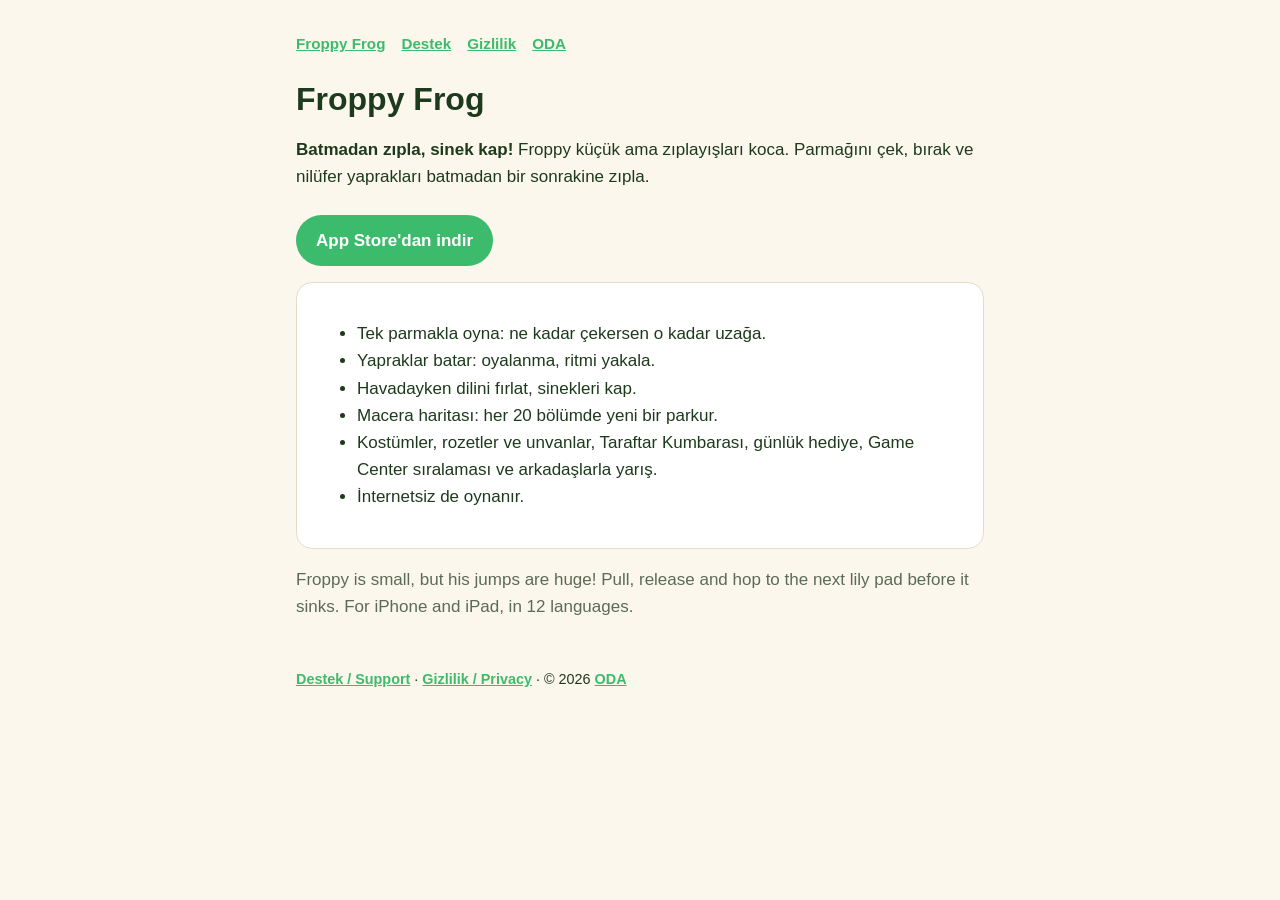
==== index.html @ 0d9e4bf2 "Froppy Frog site (froppyfrog.oda.so) Co-Authored-By: Claude Opus 5.5 <noreply@anthropic.com>" ====
<!doctype html>
<html lang="tr">
<head>
<meta charset="utf-8">
<meta name="viewport" content="width=device-width,initial-scale=1">
<title>Froppy Frog</title>
<meta name="description" content="Froppy Frog: batmadan zıpla, sinek kap! Tek parmakla oynanan kurbağa zıplama oyunu, iPhone ve iPad için.">
<meta property="og:title" content="Froppy Frog">
<meta property="og:description" content="Batmadan zıpla, sinek kap! Geçebilir misin?">
<meta name="apple-itunes-app" content="app-id=6817477024">
<link rel="stylesheet" href="/style.css">
</head>
<body>
<main>
<nav><a href="/">Froppy Frog</a><a href="/support">Destek</a><a href="/privacy">Gizlilik</a><a href="https://oda.so">ODA</a></nav>
<h1>Froppy Frog</h1>
<p><strong>Batmadan zıpla, sinek kap!</strong> Froppy küçük ama zıplayışları koca. Parmağını çek, bırak ve nilüfer yaprakları batmadan bir sonrakine zıpla.</p>
<a class="btn" href="https://apps.apple.com/app/id6817477024">App Store'dan indir</a>

<div class="card">
<ul>
<li>Tek parmakla oyna: ne kadar çekersen o kadar uzağa.</li>
<li>Yapraklar batar: oyalanma, ritmi yakala.</li>
<li>Havadayken dilini fırlat, sinekleri kap.</li>
<li>Macera haritası: her 20 bölümde yeni bir parkur.</li>
<li>Kostümler, rozetler ve unvanlar, Taraftar Kumbarası, günlük hediye, Game Center sıralaması ve arkadaşlarla yarış.</li>
<li>İnternetsiz de oynanır.</li>
</ul>
</div>

<p class="muted" lang="en">Froppy is small, but his jumps are huge! Pull, release and hop to the next lily pad before it sinks. For iPhone and iPad, in 12 languages.</p>

<footer>
<p><a href="/support">Destek / Support</a> · <a href="/privacy">Gizlilik / Privacy</a> · © 2026 <a href="https://oda.so">ODA</a></p>
</footer>
</main>
</body>
</html>
---- style.css ----
:root{--bg:#fbf7ec;--ink:#1e3a1c;--muted:#5b6b57;--green:#3dbb6c;--card:#fff;--line:#e3dcc7}
@media (prefers-color-scheme:dark){:root{--bg:#10180f;--ink:#eef3e8;--muted:#a9b8a3;--card:#18231a;--line:#2b3a2a}}
*{box-sizing:border-box}
html{-webkit-text-size-adjust:100%}
body{margin:0;background:var(--bg);color:var(--ink);font:17px/1.6 -apple-system,BlinkMacSystemFont,"Segoe UI",Roboto,sans-serif}
main{max-width:720px;margin:0 auto;padding:32px 16px 64px}
h1{font-size:2rem;line-height:1.2;margin:0 0 8px}
h2{font-size:1.3rem;margin:40px 0 8px}
p,li{color:var(--ink)}
.muted,small{color:var(--muted)}
a{color:var(--green);font-weight:600;overflow-wrap:anywhere}
.card{background:var(--card);border:1px solid var(--line);border-radius:16px;padding:20px;margin:16px 0}
.btn{display:inline-block;background:var(--green);color:#fff;text-decoration:none;padding:12px 20px;border-radius:999px;margin:8px 8px 0 0}
nav{display:flex;flex-wrap:wrap;gap:16px;margin-bottom:24px;font-size:.95rem}
footer{margin-top:48px;font-size:.9rem;color:var(--muted)}
.logo{font-weight:900;letter-spacing:.12em}
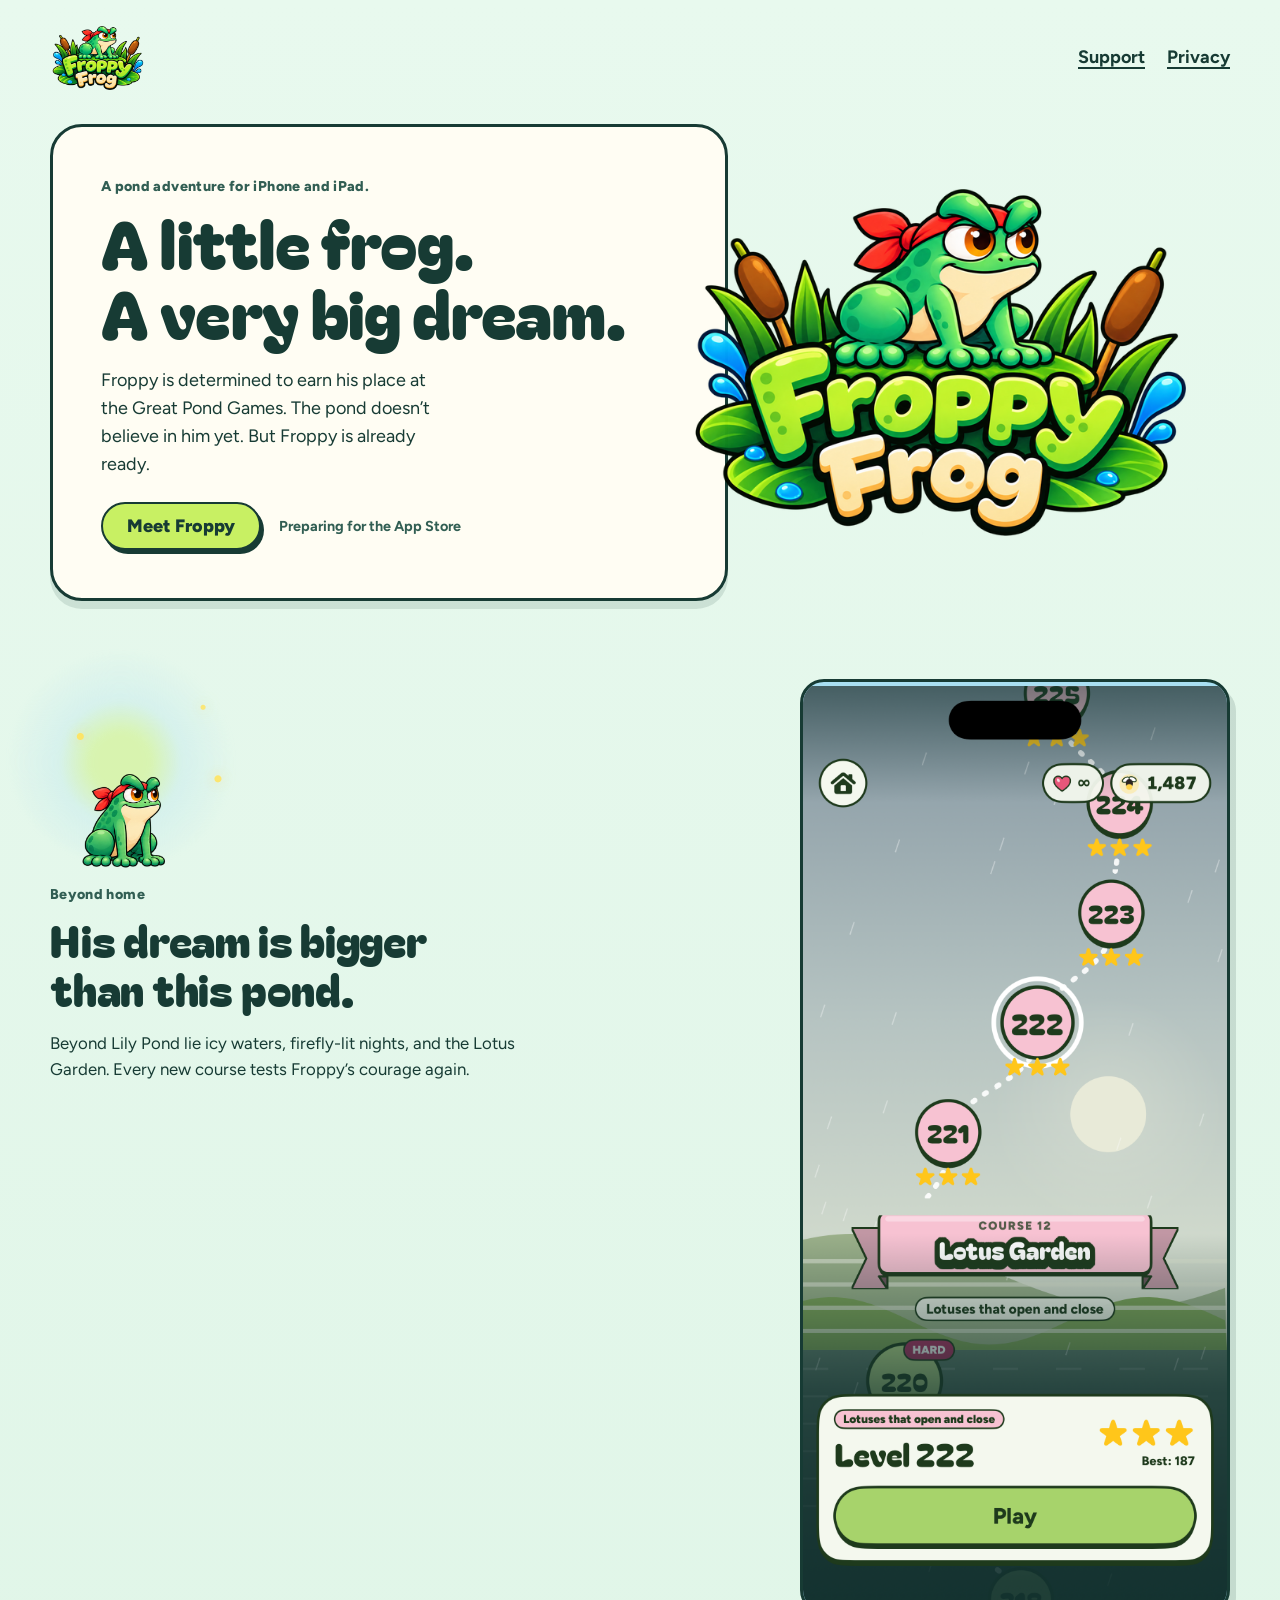
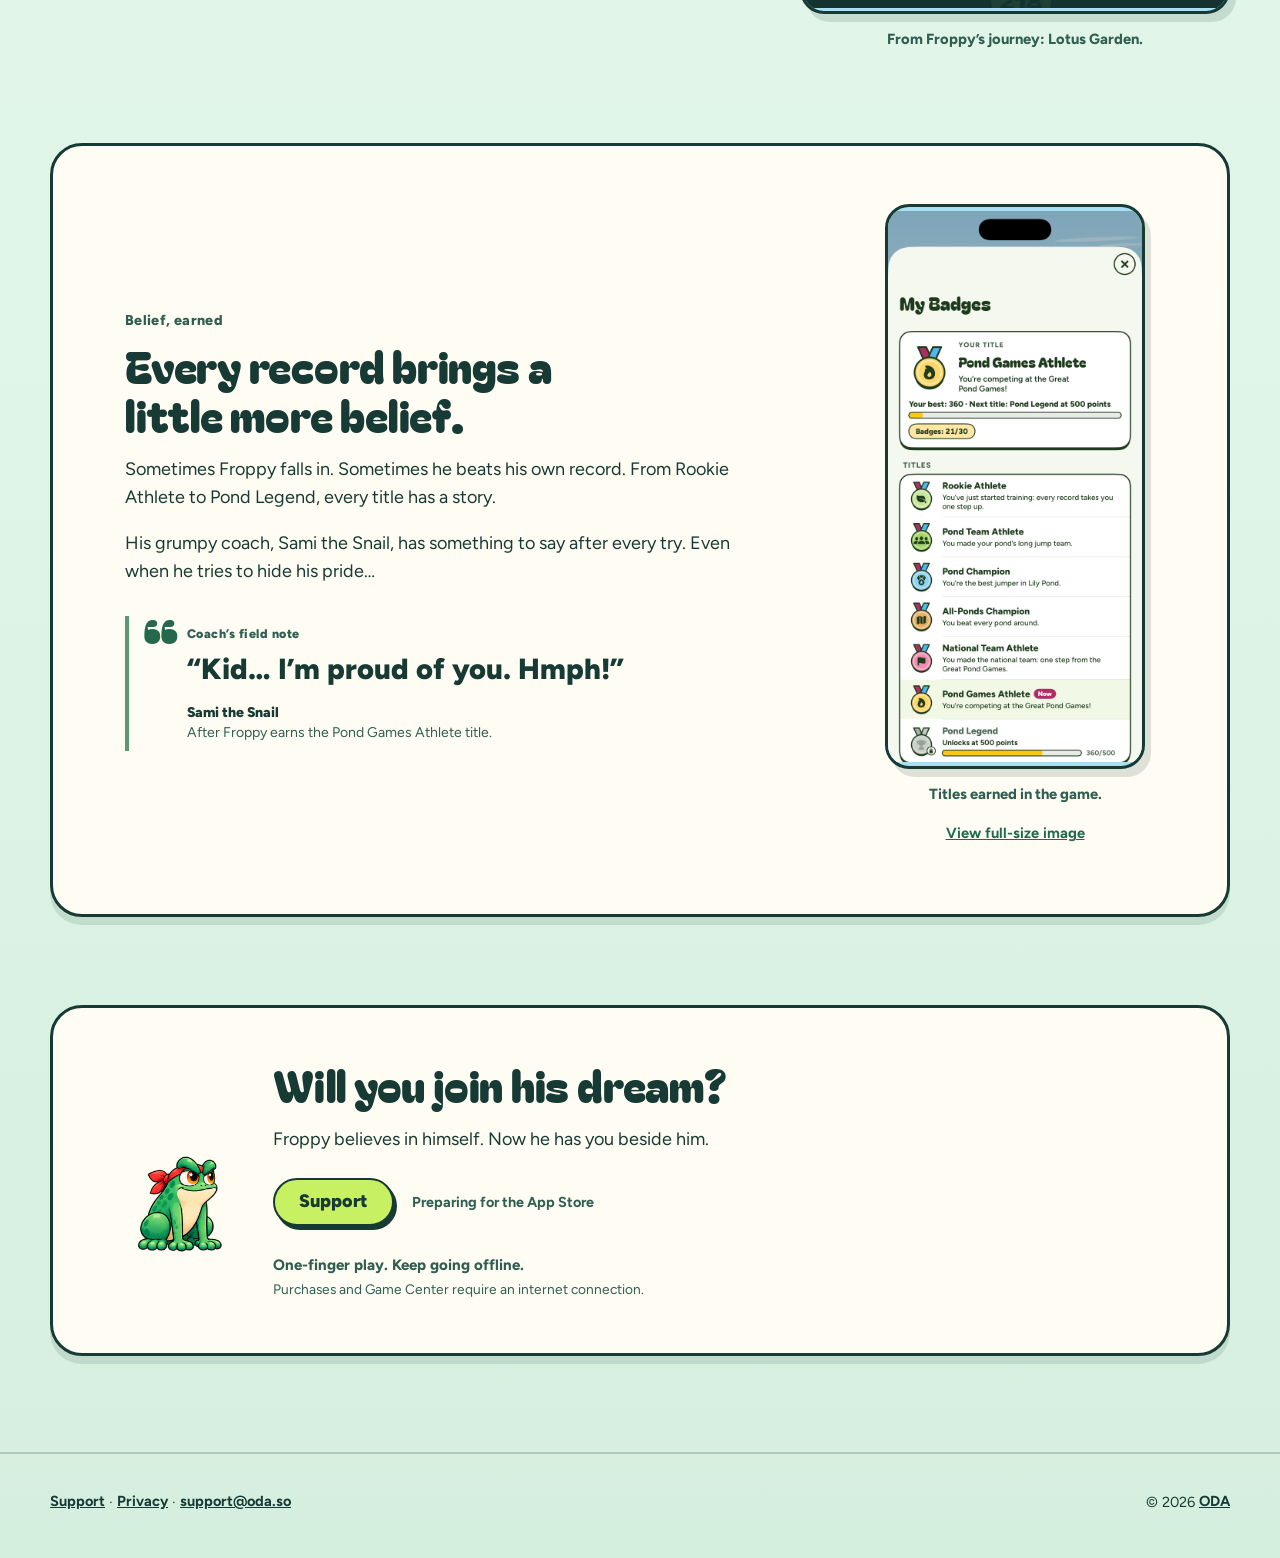
==== commit 5cf76966: "Launch Froppy Frog story landing" ====
--- a/index.html
+++ b/index.html
@@ -1,38 +1,140 @@
 <!doctype html>
-<html lang="tr">
+<html lang="en" class="no-js">
 <head>
-<meta charset="utf-8">
-<meta name="viewport" content="width=device-width,initial-scale=1">
-<title>Froppy Frog</title>
-<meta name="description" content="Froppy Frog: batmadan zıpla, sinek kap! Tek parmakla oynanan kurbağa zıplama oyunu, iPhone ve iPad için.">
-<meta property="og:title" content="Froppy Frog">
-<meta property="og:description" content="Batmadan zıpla, sinek kap! Geçebilir misin?">
-<meta name="apple-itunes-app" content="app-id=6817477024">
-<link rel="stylesheet" href="/style.css">
+  <meta charset="utf-8">
+  <meta name="viewport" content="width=device-width,initial-scale=1">
+  <meta name="theme-color" content="#dff5e7">
+  <title>Froppy Frog | A little frog. A very big dream.</title>
+  <meta name="description" content="Join Froppy’s dream of reaching the Great Pond Games. Explore changing ponds, set new personal records, and earn titles on iPhone and iPad.">
+  <link rel="canonical" href="https://froppyfrog.oda.so/">
+  <meta property="og:type" content="website">
+  <meta property="og:site_name" content="Froppy Frog">
+  <meta property="og:title" content="Froppy Frog | A little frog. A very big dream.">
+  <meta property="og:description" content="Join Froppy’s dream of reaching the Great Pond Games. Explore changing ponds, set new personal records, and earn titles on iPhone and iPad.">
+  <meta property="og:url" content="https://froppyfrog.oda.so/">
+  <meta property="og:image" content="https://froppyfrog.oda.so/assets/images/froppy-social.png">
+  <meta property="og:image:width" content="990">
+  <meta property="og:image:height" content="660">
+  <meta property="og:image:alt" content="Froppy Frog logo with a green frog in a red bandana, lily pads, and reeds">
+  <meta name="twitter:card" content="summary_large_image">
+  <meta name="twitter:title" content="Froppy Frog | A little frog. A very big dream.">
+  <meta name="twitter:description" content="Join Froppy’s dream of reaching the Great Pond Games.">
+  <meta name="twitter:image" content="https://froppyfrog.oda.so/assets/images/froppy-social.png">
+  <meta name="twitter:image:alt" content="Froppy Frog logo with a green frog in a red bandana, lily pads, and reeds">
+  <meta name="apple-itunes-app" content="app-id=6817477024">
+  <link rel="icon" href="/assets/images/froppy-logo.png" type="image/png">
+  <link rel="preload" href="/assets/fonts/Figtree-Latin.woff2" as="font" type="font/woff2" crossorigin>
+  <link rel="preload" href="/assets/fonts/BagelFatOne-Latin.woff2" as="font" type="font/woff2" crossorigin>
+  <link rel="stylesheet" href="/style.css">
+  <script>document.documentElement.classList.replace('no-js','js')</script>
+  <script src="/script.js" defer></script>
 </head>
-<body>
-<main>
-<nav><a href="/">Froppy Frog</a><a href="/support">Destek</a><a href="/privacy">Gizlilik</a><a href="https://oda.so">ODA</a></nav>
-<h1>Froppy Frog</h1>
-<p><strong>Batmadan zıpla, sinek kap!</strong> Froppy küçük ama zıplayışları koca. Parmağını çek, bırak ve nilüfer yaprakları batmadan bir sonrakine zıpla.</p>
-<a class="btn" href="https://apps.apple.com/app/id6817477024">App Store'dan indir</a>
+<body class="landing-page">
+  <a class="skip-link" href="#main-content">Skip to main content</a>
 
-<div class="card">
-<ul>
-<li>Tek parmakla oyna: ne kadar çekersen o kadar uzağa.</li>
-<li>Yapraklar batar: oyalanma, ritmi yakala.</li>
-<li>Havadayken dilini fırlat, sinekleri kap.</li>
-<li>Macera haritası: her 20 bölümde yeni bir parkur.</li>
-<li>Kostümler, rozetler ve unvanlar, Taraftar Kumbarası, günlük hediye, Game Center sıralaması ve arkadaşlarla yarış.</li>
-<li>İnternetsiz de oynanır.</li>
-</ul>
-</div>
+  <header class="site-header">
+    <nav class="site-nav shell" aria-label="Main navigation">
+      <a class="brand-lockup header-brand" href="/" aria-current="page">
+        <img src="/assets/images/froppy-logo.png" width="660" height="440" alt="Froppy Frog" fetchpriority="low">
+      </a>
+      <div class="nav-links">
+        <a href="/support">Support</a>
+        <a href="/privacy">Privacy</a>
+      </div>
+    </nav>
+  </header>
 
-<p class="muted" lang="en">Froppy is small, but his jumps are huge! Pull, release and hop to the next lily pad before it sinks. For iPhone and iPad, in 12 languages.</p>
+  <main id="main-content">
+    <section class="hero shell" aria-labelledby="hero-title">
+      <div class="hero-art">
+        <img src="/assets/images/froppy-logo.png" width="660" height="440" alt="Froppy Frog" fetchpriority="low" decoding="async">
+      </div>
+      <div class="hero-copy paper-panel">
+        <p class="eyebrow">A pond adventure for iPhone and iPad.</p>
+        <h1 id="hero-title" aria-label="A little frog. A very big dream."><span class="hero-title-line" aria-hidden="true">A little frog.</span> <span class="hero-title-line" aria-hidden="true">A very big dream.</span></h1>
+        <p>Froppy is determined to earn his place at the Great Pond Games. The pond doesn’t believe in him yet. But Froppy is already ready.</p>
+        <div class="cta-row">
+          <a class="button button-primary store-action" href="#story">Meet Froppy</a>
+          <span class="release-status" role="status">Preparing for the App Store</span>
+        </div>
+      </div>
+    </section>
 
-<footer>
-<p><a href="/support">Destek / Support</a> · <a href="/privacy">Gizlilik / Privacy</a> · © 2026 <a href="https://oda.so">ODA</a></p>
-</footer>
-</main>
+    <section class="world-story shell" id="story" aria-labelledby="world-title">
+      <div class="story-copy world-copy">
+        <img class="story-froppy" src="/assets/images/hoppy-resting.png" width="512" height="512" alt="Froppy Frog, ready for the journey" loading="lazy" decoding="async">
+        <p class="eyebrow">Beyond home</p>
+        <h2 id="world-title">His dream is bigger than this pond.</h2>
+        <p>Beyond Lily Pond lie icy waters, firefly-lit nights, and the Lotus Garden. Every new course tests Froppy’s courage again.</p>
+      </div>
+
+      <figure class="story-proof map-proof">
+        <div class="media-frame map-frame">
+          <img data-lazy-src="/assets/screenshots/4-map.png" width="1206" height="2622" decoding="async" alt="Adventure map showing Froppy at Level 222 in Lotus Garden">
+          <noscript><img src="/assets/screenshots/4-map.png" width="1206" height="2622" loading="lazy" alt="Adventure map showing Froppy at Level 222 in Lotus Garden"></noscript>
+          <div class="image-fallback" hidden>
+            <p>Image couldn’t load.</p>
+            <button type="button" class="retry-image">Try again</button>
+          </div>
+        </div>
+        <figcaption>From Froppy’s journey: Lotus Garden.</figcaption>
+      </figure>
+    </section>
+
+    <section class="belief-story shell" aria-labelledby="belief-title">
+      <div class="belief-bank paper-panel">
+        <div class="belief-copy">
+          <p class="eyebrow">Belief, earned</p>
+          <h2 id="belief-title">Every record brings a little more belief.</h2>
+          <p>Sometimes Froppy falls in. Sometimes he beats his own record. From Rookie Athlete to Pond Legend, every title has a story.</p>
+          <p>His grumpy coach, Sami the Snail, has something to say after every try. Even when he tries to hide his pride…</p>
+          <blockquote>
+            <p class="quote-label">Coach’s field note</p>
+            <p>“Kid… I’m proud of you. Hmph!”</p>
+            <footer><cite>Sami the Snail</cite><span>After Froppy earns the Pond Games Athlete title.</span></footer>
+          </blockquote>
+        </div>
+
+        <figure class="story-proof badge-proof">
+          <div class="media-frame badge-frame">
+            <img data-lazy-src="/assets/screenshots/5-badges.png" width="1320" height="2868" decoding="async" alt="My Badges screen showing titles from Rookie Athlete to Pond Legend">
+            <noscript><img src="/assets/screenshots/5-badges.png" width="1320" height="2868" loading="lazy" alt="My Badges screen showing titles from Rookie Athlete to Pond Legend"></noscript>
+            <div class="image-fallback" hidden>
+              <p>Image couldn’t load.</p>
+              <button type="button" class="retry-image">Try again</button>
+            </div>
+          </div>
+          <figcaption>
+            <span>Titles earned in the game.</span>
+            <a href="/assets/screenshots/5-badges.png" target="_blank" rel="noopener">View full-size image</a>
+          </figcaption>
+        </figure>
+      </div>
+    </section>
+
+    <section class="closing shell" aria-labelledby="closing-title">
+      <div class="closing-bank paper-panel">
+        <img data-lazy-src="/assets/images/hoppy-resting.png" width="512" height="512" decoding="async" alt="">
+        <noscript><img src="/assets/images/hoppy-resting.png" width="512" height="512" loading="lazy" alt=""></noscript>
+        <div class="closing-copy">
+          <h2 id="closing-title">Will you join his dream?</h2>
+          <p>Froppy believes in himself. Now he has you beside him.</p>
+          <div class="cta-row">
+            <a class="button button-primary store-action closing-action" href="/support">Support</a>
+            <span class="release-status">Preparing for the App Store</span>
+          </div>
+          <p class="product-note">One-finger play. Keep going offline.</p>
+          <p class="utility-note">Purchases and Game Center require an internet connection.</p>
+        </div>
+      </div>
+    </section>
+  </main>
+
+  <footer class="site-footer">
+    <div class="shell footer-row">
+      <p><a href="/support">Support</a> · <a href="/privacy">Privacy</a> · <a href="mailto:support@oda.so">support@oda.so</a></p>
+      <p>© 2026 <a href="https://oda.so">ODA</a></p>
+    </div>
+  </footer>
 </body>
 </html>
--- a/style.css
+++ b/style.css
@@ -1,16 +1,374 @@
-:root{--bg:#fbf7ec;--ink:#1e3a1c;--muted:#5b6b57;--green:#3dbb6c;--card:#fff;--line:#e3dcc7}
-@media (prefers-color-scheme:dark){:root{--bg:#10180f;--ink:#eef3e8;--muted:#a9b8a3;--card:#18231a;--line:#2b3a2a}}
-*{box-sizing:border-box}
-html{-webkit-text-size-adjust:100%}
-body{margin:0;background:var(--bg);color:var(--ink);font:17px/1.6 -apple-system,BlinkMacSystemFont,"Segoe UI",Roboto,sans-serif}
-main{max-width:720px;margin:0 auto;padding:32px 16px 64px}
-h1{font-size:2rem;line-height:1.2;margin:0 0 8px}
-h2{font-size:1.3rem;margin:40px 0 8px}
-p,li{color:var(--ink)}
-.muted,small{color:var(--muted)}
-a{color:var(--green);font-weight:600;overflow-wrap:anywhere}
-.card{background:var(--card);border:1px solid var(--line);border-radius:16px;padding:20px;margin:16px 0}
-.btn{display:inline-block;background:var(--green);color:#fff;text-decoration:none;padding:12px 20px;border-radius:999px;margin:8px 8px 0 0}
-nav{display:flex;flex-wrap:wrap;gap:16px;margin-bottom:24px;font-size:.95rem}
-footer{margin-top:48px;font-size:.9rem;color:var(--muted)}
-.logo{font-weight:900;letter-spacing:.12em}
+@font-face {
+  font-family: "Bagel Fat One";
+  src: url("/assets/fonts/BagelFatOne-Latin.woff2") format("woff2");
+  font-display: swap;
+  font-style: normal;
+  font-weight: 400;
+}
+
+@font-face {
+  font-family: "Figtree";
+  src: url("/assets/fonts/Figtree-Latin.woff2") format("woff2-variations");
+  font-display: swap;
+  font-style: normal;
+  font-weight: 300 900;
+}
+
+:root {
+  --ink: #173b34;
+  --muted: #55736c;
+  --pond: #dff5e7;
+  --paper: #fffdf3;
+  --lily: #c8f063;
+  --bandana: #ff7967;
+  --sky: #a9dff2;
+  --line: #9dcab4;
+  --soft-shadow: 0 8px 0 rgba(23, 59, 52, 0.12);
+  --press-shadow: 3px 4px 0 #173b34;
+  --body-font: "Figtree", system-ui, -apple-system, BlinkMacSystemFont, "Segoe UI", sans-serif;
+  --display-font: "Bagel Fat One", "Trebuchet MS", sans-serif;
+}
+
+* { box-sizing: border-box; }
+html { scroll-behavior: smooth; -webkit-text-size-adjust: 100%; }
+body { margin: 0; background: #fbf7ec; color: var(--ink); font: 1.0625rem/1.6 var(--body-font); }
+img { display: block; max-width: 100%; height: auto; }
+a { color: #24694e; font-weight: 700; overflow-wrap: anywhere; }
+a:hover { color: var(--ink); }
+h1, h2, h3, p { margin-top: 0; }
+h1 { font-size: 2rem; line-height: 1.2; margin-bottom: 8px; }
+h2 { font-size: 1.3rem; margin: 40px 0 8px; }
+.muted, small { color: var(--muted); }
+main:not(#main-content) { max-width: 720px; margin: 0 auto; padding: 32px 16px 64px; }
+main:not(#main-content) nav { display: flex; flex-wrap: wrap; gap: 16px; margin-bottom: 24px; font-size: .95rem; }
+main:not(#main-content) footer { margin-top: 48px; font-size: .9rem; color: var(--muted); }
+
+.landing-page {
+  min-width: 0;
+  overflow-x: hidden;
+  background: linear-gradient(180deg, #e8f9ee 0%, var(--pond) 64%, #d5efdf 100%);
+  color: var(--ink);
+  font: 1.125rem/1.55 var(--body-font);
+}
+
+.landing-page h1,
+.landing-page h2 {
+  font-family: var(--display-font);
+  font-weight: 400;
+  letter-spacing: -.005em;
+}
+
+.landing-page h1 { max-width: none; margin-bottom: 20px; font-size: clamp(1.65rem, 8.25vw, 4.25rem); line-height: 1.05; }
+.hero-title-line { display: block; }
+.landing-page h2 { max-width: 17ch; margin: 0 0 18px; font-size: clamp(2rem, 4vw, 2.75rem); line-height: 1.1; }
+.landing-page p { max-width: 52ch; }
+.shell { width: min(calc(100% - 32px), 1180px); margin-inline: auto; }
+.paper-panel { border: 3px solid var(--ink); border-radius: 32px; background: var(--paper); box-shadow: var(--soft-shadow); }
+.eyebrow { margin-bottom: 10px; color: #315e53; font-size: .89rem; font-weight: 800; letter-spacing: .025em; }
+
+.skip-link {
+  position: fixed;
+  z-index: 10;
+  top: 8px;
+  left: 8px;
+  padding: 10px 16px;
+  border: 3px solid var(--ink);
+  border-radius: 999px;
+  background: var(--paper);
+  color: var(--ink);
+  transform: translateY(-160%);
+}
+.skip-link:focus { transform: translateY(0); }
+
+.site-header { padding-block: 20px 0; }
+.site-nav { display: flex; align-items: center; justify-content: space-between; gap: 12px 24px; }
+.nav-links { display: flex; flex-wrap: wrap; gap: 10px 22px; }
+.site-nav a:not(.brand-lockup) { display: inline-flex; min-height: 44px; align-items: center; color: var(--ink); text-decoration-thickness: 2px; text-underline-offset: 4px; }
+
+.hero { display: grid; align-items: center; gap: 18px; padding-block: 24px 58px; }
+.hero-art { position: relative; z-index: 2; min-width: 0; order: 1; }
+.hero-art img { position: relative; z-index: 2; width: min(100%, 170px); margin-inline: auto; object-fit: contain; }
+.hero-copy { position: relative; z-index: 3; min-width: 0; order: 2; padding: clamp(22px, 5vw, 52px); }
+.hero-copy > p:not(.eyebrow) { max-width: 31ch; margin-bottom: 24px; }
+
+.cta-row { display: flex; flex-wrap: wrap; align-items: center; gap: 14px 18px; }
+.button {
+  display: inline-flex;
+  min-height: 48px;
+  align-items: center;
+  justify-content: center;
+  padding: 11px 24px;
+  border: 2px solid var(--ink);
+  border-radius: 999px;
+  color: var(--ink);
+  font-weight: 850;
+  line-height: 1.2;
+  text-decoration: none;
+  transition: transform 140ms ease-out, box-shadow 140ms ease-out, background-color 140ms ease-out;
+}
+.button-primary { background: var(--lily); box-shadow: var(--press-shadow); }
+.button:hover { color: var(--ink); background: #dcff80; }
+.button:active { box-shadow: 1px 2px 0 var(--ink); transform: translateY(2px); }
+.release-status { color: #315e53; font-size: .9rem; font-weight: 700; }
+
+.world-story { display: grid; gap: 34px; align-items: center; scroll-margin-top: 32px; padding-block: 8px 82px; }
+.world-copy { position: relative; z-index: 2; isolation: isolate; order: 1; }
+.world-copy::before {
+  content: "";
+  position: absolute;
+  z-index: -2;
+  top: -26px;
+  left: -40px;
+  width: 230px;
+  height: 210px;
+  border-radius: 50%;
+  background:
+    radial-gradient(circle at 48% 52%, rgba(200, 240, 99, .44) 0 18%, rgba(169, 223, 242, .24) 38%, transparent 70%);
+  filter: blur(3px);
+  pointer-events: none;
+}
+.world-copy::after {
+  content: "";
+  position: absolute;
+  z-index: -1;
+  top: 2px;
+  left: 8px;
+  width: 186px;
+  height: 146px;
+  background:
+    radial-gradient(circle at 12% 38%, rgba(255, 227, 95, .92) 0 3px, transparent 4px),
+    radial-gradient(circle at 78% 18%, rgba(255, 227, 95, .82) 0 2px, transparent 3px),
+    radial-gradient(circle at 86% 67%, rgba(255, 227, 95, .88) 0 3px, transparent 4px),
+    radial-gradient(circle at 30% 82%, rgba(255, 227, 95, .7) 0 2px, transparent 3px);
+  filter: drop-shadow(0 0 7px rgba(255, 227, 95, .74));
+  pointer-events: none;
+}
+.story-froppy { position: relative; z-index: 1; width: clamp(96px, 20vw, 148px); margin: 0 0 12px; object-fit: contain; }
+.world-copy > p:last-child { margin-bottom: 0; font-size: 1.05rem; }
+.story-proof { position: relative; z-index: 1; margin: 0; }
+.story-proof figcaption { margin-top: 14px; color: #315e53; font-size: .92rem; font-weight: 750; text-align: center; }
+.map-proof { order: 2; width: min(100%, 320px); margin-inline: auto; }
+
+.media-frame {
+  position: relative;
+  overflow: hidden;
+  border: 3px solid var(--ink);
+  border-radius: 24px;
+  background: var(--sky);
+  box-shadow: 6px 8px 0 rgba(23, 59, 52, .14);
+}
+.map-frame { aspect-ratio: 1206 / 2622; }
+.badge-frame { aspect-ratio: 1320 / 2868; }
+.media-frame > img { position: relative; z-index: 1; width: 100%; height: 100%; object-fit: contain; }
+.js .media-frame > img:not([src]) { visibility: hidden; }
+.no-js .media-frame > img:not([src]) { display: none; }
+.image-fallback {
+  position: absolute;
+  z-index: 2;
+  inset: 0;
+  display: grid;
+  place-content: center;
+  gap: 12px;
+  padding: 24px;
+  background: linear-gradient(180deg, var(--sky), var(--pond));
+  text-align: center;
+}
+.image-fallback[hidden] { display: none; }
+.image-fallback p { margin: 0; font-weight: 800; }
+.retry-image {
+  min-height: 44px;
+  padding: 8px 16px;
+  border: 2px solid var(--ink);
+  border-radius: 999px;
+  background: var(--paper);
+  color: var(--ink);
+  cursor: pointer;
+  font: inherit;
+  font-weight: 800;
+}
+
+.belief-story { padding-block: 0 88px; }
+.belief-bank { display: grid; gap: 34px; padding: clamp(24px, 5vw, 58px); }
+.belief-copy { position: relative; z-index: 2; }
+.belief-copy > p { max-width: 51ch; }
+.belief-copy > p:nth-of-type(3) { margin-bottom: 12px; }
+blockquote {
+  position: relative;
+  margin: 30px 0 0;
+  padding: 8px 0 8px 58px;
+  border-left: 4px solid #5e9674;
+}
+blockquote::before {
+  content: "“";
+  position: absolute;
+  top: -4px;
+  left: 14px;
+  color: #24694e;
+  font-family: var(--display-font);
+  font-size: 4rem;
+  line-height: 1;
+}
+blockquote .quote-label { margin-bottom: 8px; color: #315e53; font-size: .78rem; font-weight: 850; letter-spacing: .04em; }
+blockquote > p:not(.quote-label) { max-width: 30ch; margin-bottom: 16px; font-size: clamp(1.35rem, 2.5vw, 1.82rem); font-weight: 850; line-height: 1.24; }
+blockquote footer { color: #315e53; font-size: .88rem; line-height: 1.4; }
+blockquote cite { display: block; color: var(--ink); font-style: normal; font-weight: 850; }
+blockquote footer span { display: block; max-width: 42ch; }
+.badge-proof { width: min(100%, 270px); margin-inline: auto; }
+.badge-proof figcaption { display: grid; justify-items: center; gap: 6px; }
+.badge-proof figcaption a { display: inline-flex; min-height: 44px; align-items: center; }
+
+.closing { padding-block: 0 74px; }
+.closing-bank { display: grid; align-items: center; gap: 18px; padding: clamp(24px, 5vw, 52px); }
+.closing-bank > img { position: relative; z-index: 2; width: min(42vw, 150px); margin-inline: auto; object-fit: contain; }
+.js .closing-bank > img:not([src]) { visibility: hidden; aspect-ratio: 1; }
+.no-js .closing-bank > img:not([src]) { display: none; }
+.closing-copy { position: relative; z-index: 3; }
+.closing-copy > p { margin-bottom: 24px; }
+.closing-copy .product-note { margin: 28px 0 2px; color: #315e53; font-size: .94rem; font-weight: 750; }
+.closing-copy .utility-note { margin: 0; color: #315e53; font-size: .86rem; }
+.site-footer { padding-block: 26px 34px; border-top: 2px solid rgba(23, 59, 52, .22); }
+.footer-row { display: flex; flex-wrap: wrap; justify-content: space-between; gap: 8px 24px; }
+.footer-row p { margin-bottom: 0; font-size: .91rem; }
+.footer-row a { display: inline-flex; min-height: 44px; align-items: center; color: var(--ink); }
+
+.utility-page {
+  min-width: 0;
+  background: linear-gradient(180deg, #e8f9ee 0%, var(--pond) 64%, #d5efdf 100%);
+  color: var(--ink);
+  font: 1.125rem/1.65 var(--body-font);
+}
+.utility-header { padding-bottom: 24px; }
+.brand-lockup { display: inline-flex; min-width: 0; flex: 0 0 auto; align-items: center; color: var(--ink); text-decoration: none; }
+.brand-lockup img { width: 96px; height: auto; aspect-ratio: 660 / 440; object-fit: contain; }
+.utility-main { padding-block: 18px 72px; }
+.utility-paper { max-width: 900px; margin-inline: auto; padding: clamp(24px, 5vw, 64px); }
+.utility-title { padding-bottom: 34px; border-bottom: 2px solid rgba(23, 59, 52, .18); }
+.utility-title h1 { margin: 0 0 16px; font-family: var(--display-font); font-size: clamp(2.6rem, 7vw, 4rem); font-weight: 400; line-height: 1.05; }
+.utility-title > p:last-child { margin-bottom: 0; }
+.utility-section { padding-block: 30px 8px; }
+.utility-section + .utility-section { border-top: 2px solid rgba(23, 59, 52, .14); }
+.utility-section h2,
+.language-panel h2 { margin: 0 0 12px; color: var(--ink); font-family: var(--display-font); font-size: clamp(1.65rem, 4vw, 2.15rem); font-weight: 400; line-height: 1.15; }
+.language-panel h3 { margin: 34px 0 10px; color: var(--ink); font-size: 1.08rem; line-height: 1.3; }
+.utility-section p,
+.language-panel p { max-width: 68ch; }
+.utility-contact .button { margin-top: 4px; }
+.language-links { display: flex; flex-wrap: wrap; gap: 12px; margin-top: 26px; }
+.language-links .button { min-width: 116px; }
+.language-panel { padding-top: 36px; scroll-margin-top: 20px; }
+.language-panel p { margin-bottom: 20px; }
+.language-panel-tr { display: none; }
+.language-panel-tr:target { display: block; }
+.language-panel-tr:target ~ .language-panel-en { display: none; }
+.privacy-paper { max-width: 980px; }
+
+:focus { outline: none; }
+:focus-visible {
+  outline: 3px solid var(--ink);
+  outline-offset: 3px;
+  box-shadow: 0 0 0 6px var(--paper);
+  scroll-margin: 16px;
+}
+
+@media (min-width: 580px) {
+  .hero { gap: 0; padding-bottom: 44px; }
+  .hero-art { z-index: 4; margin-bottom: -54px; }
+  .hero-art img { width: min(100%, 320px); }
+  .hero-copy { padding-top: clamp(68px, 10vw, 82px); }
+  .closing-bank { grid-template-columns: 150px minmax(0, 1fr); }
+  .closing-bank > noscript { grid-column: 1; }
+}
+
+@media (min-width: 768px) {
+  .shell { width: min(calc(100% - 48px), 1180px); }
+  .site-header { padding-top: 26px; }
+  .hero { padding-block: 32px 52px; }
+  .hero-art img { width: min(52vw, 340px); }
+  .world-story { grid-template-columns: minmax(0, 1fr) minmax(360px, 440px); gap: 64px; padding-bottom: 92px; }
+  .map-proof { width: min(100%, 440px); }
+  .belief-bank { grid-template-columns: minmax(0, 1fr) 270px; align-items: center; gap: 56px; }
+}
+
+@media (min-width: 900px) {
+  .landing-page h1 { font-size: clamp(2.5rem, 5.3vw, 3.7rem); }
+  .hero {
+    grid-template-columns: repeat(12, minmax(0, 1fr));
+    column-gap: 24px;
+    padding-block: 40px 44px;
+  }
+  .hero-copy {
+    z-index: 2;
+    grid-column: 1 / span 7;
+    grid-row: 1;
+    order: 1;
+    padding: clamp(34px, 4vw, 48px);
+  }
+  .hero-copy > p:not(.eyebrow) { max-width: 29ch; }
+  .hero-art {
+    z-index: 3;
+    grid-column: 8 / -1;
+    grid-row: 1;
+    order: 2;
+    margin: 0;
+  }
+  .hero-art img { width: min(100%, 460px); margin-left: auto; }
+  .world-story {
+    grid-template-columns: repeat(12, minmax(0, 1fr));
+    column-gap: 24px;
+    padding-block: 34px 92px;
+  }
+  .world-copy { grid-column: 1 / span 5; align-self: start; padding-top: 44px; }
+  .map-proof { grid-column: 7 / -1; width: min(100%, 430px); margin-inline: auto 0; }
+}
+
+@media (min-width: 1024px) {
+  .belief-bank { grid-template-columns: minmax(0, 1fr) 280px; padding-inline: 72px; }
+  .badge-proof { width: 260px; }
+  .closing { padding-bottom: 96px; }
+}
+
+@media (min-width: 1200px) {
+  .landing-page h1 { font-size: clamp(3rem, 5.2vw, 4.25rem); }
+  .hero { padding-top: 34px; }
+  .hero-copy { grid-column: 1 / span 7; }
+  .hero-art { grid-column: 7 / -1; }
+  .hero-art img { width: min(100%, 520px); }
+}
+
+@media (max-width: 374px) {
+  .landing-page { font-size: 1.0625rem; }
+  .site-nav { align-items: flex-start; }
+  .nav-links { gap: 8px 14px; }
+  .hero { padding-top: 20px; }
+  .hero-art img { width: 150px; }
+  .hero-copy { padding: 22px 18px; }
+  .utility-page { font-size: 1.0625rem; }
+  .brand-lockup img { width: 84px; }
+  .utility-header .site-nav { align-items: center; }
+  .utility-header .nav-links { width: 100%; justify-content: space-between; }
+}
+
+@media (prefers-reduced-motion: reduce) {
+  html { scroll-behavior: auto; }
+  *, *::before, *::after {
+    animation-duration: .01ms !important;
+    animation-iteration-count: 1 !important;
+    transition-duration: .01ms !important;
+  }
+  .button:active { transform: none; }
+}
+
+@media (prefers-color-scheme: dark) {
+  .landing-page { color-scheme: light; }
+}
+
+@media print {
+  .landing-page,
+  .utility-page { background: #fff; }
+  .paper-panel,
+  .media-frame,
+  blockquote { box-shadow: none; }
+  .site-header,
+  .site-footer { break-inside: avoid; }
+  blockquote { break-inside: avoid; }
+}
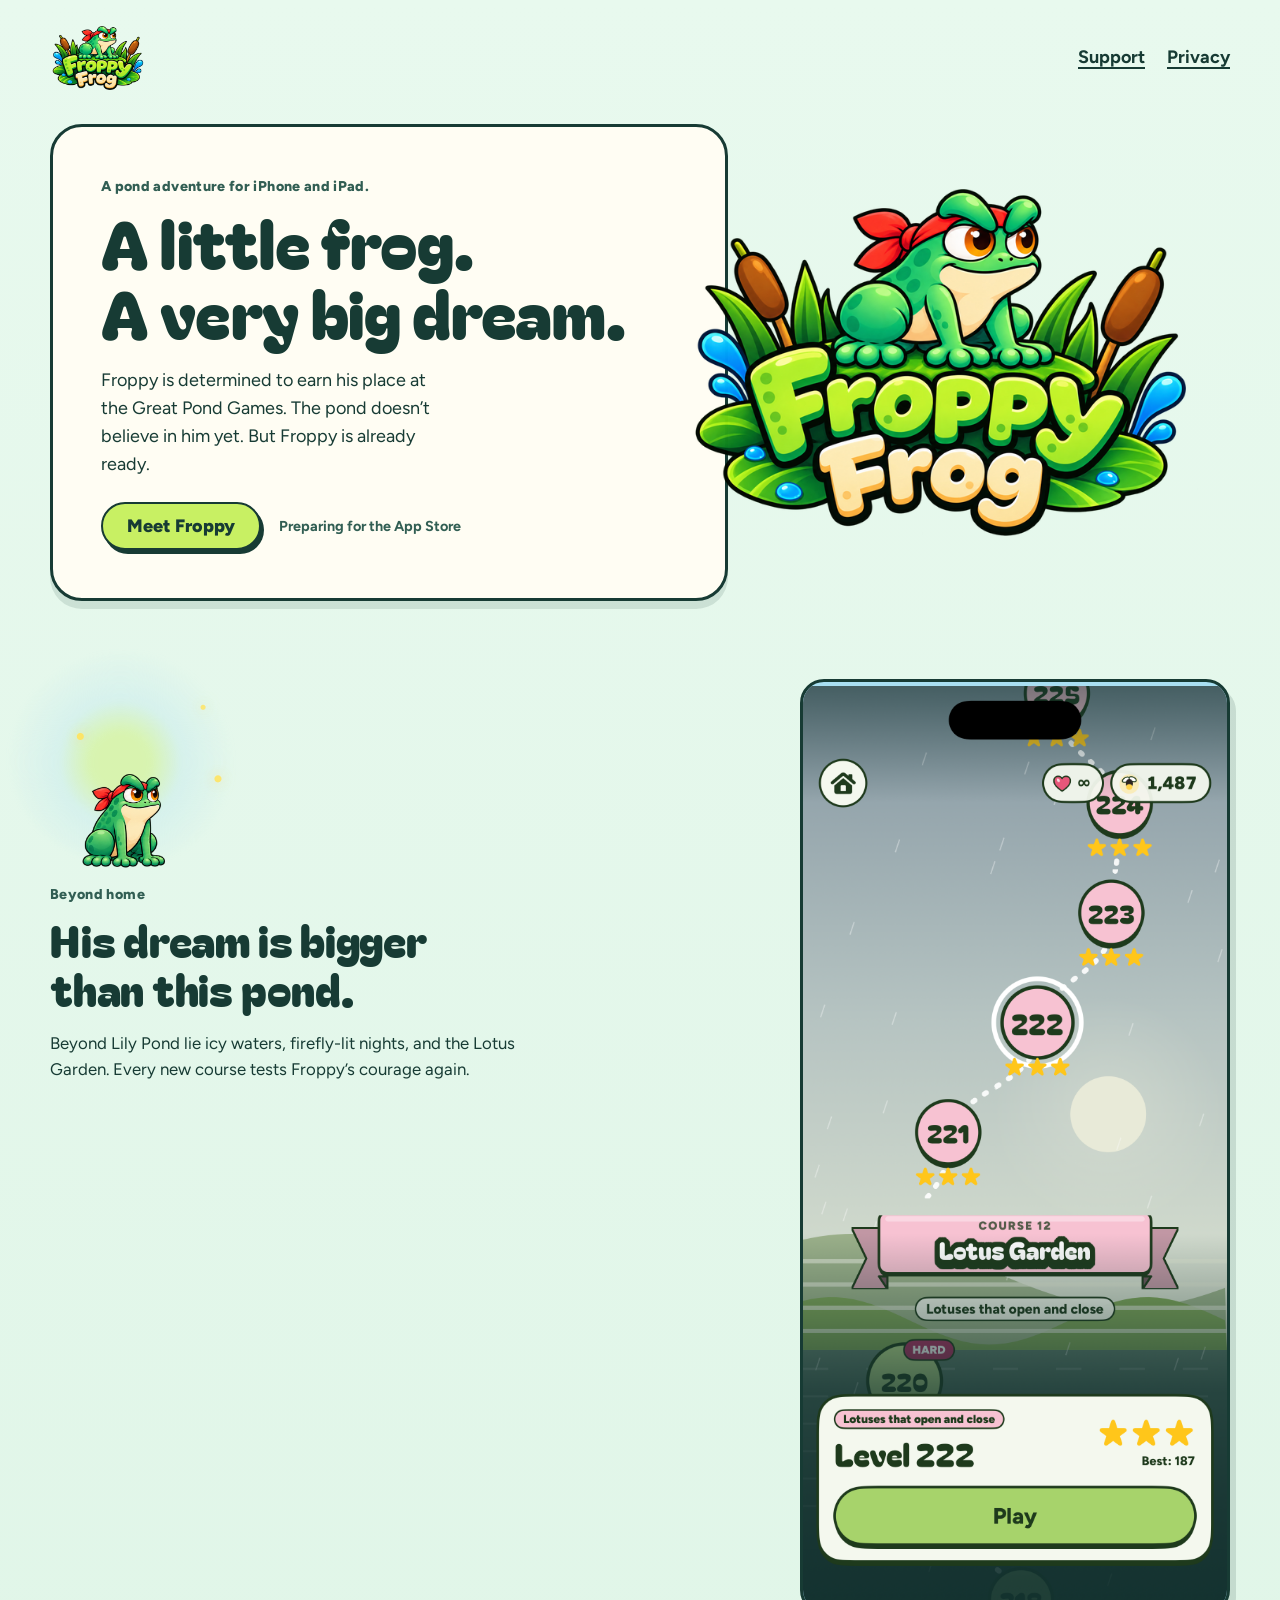
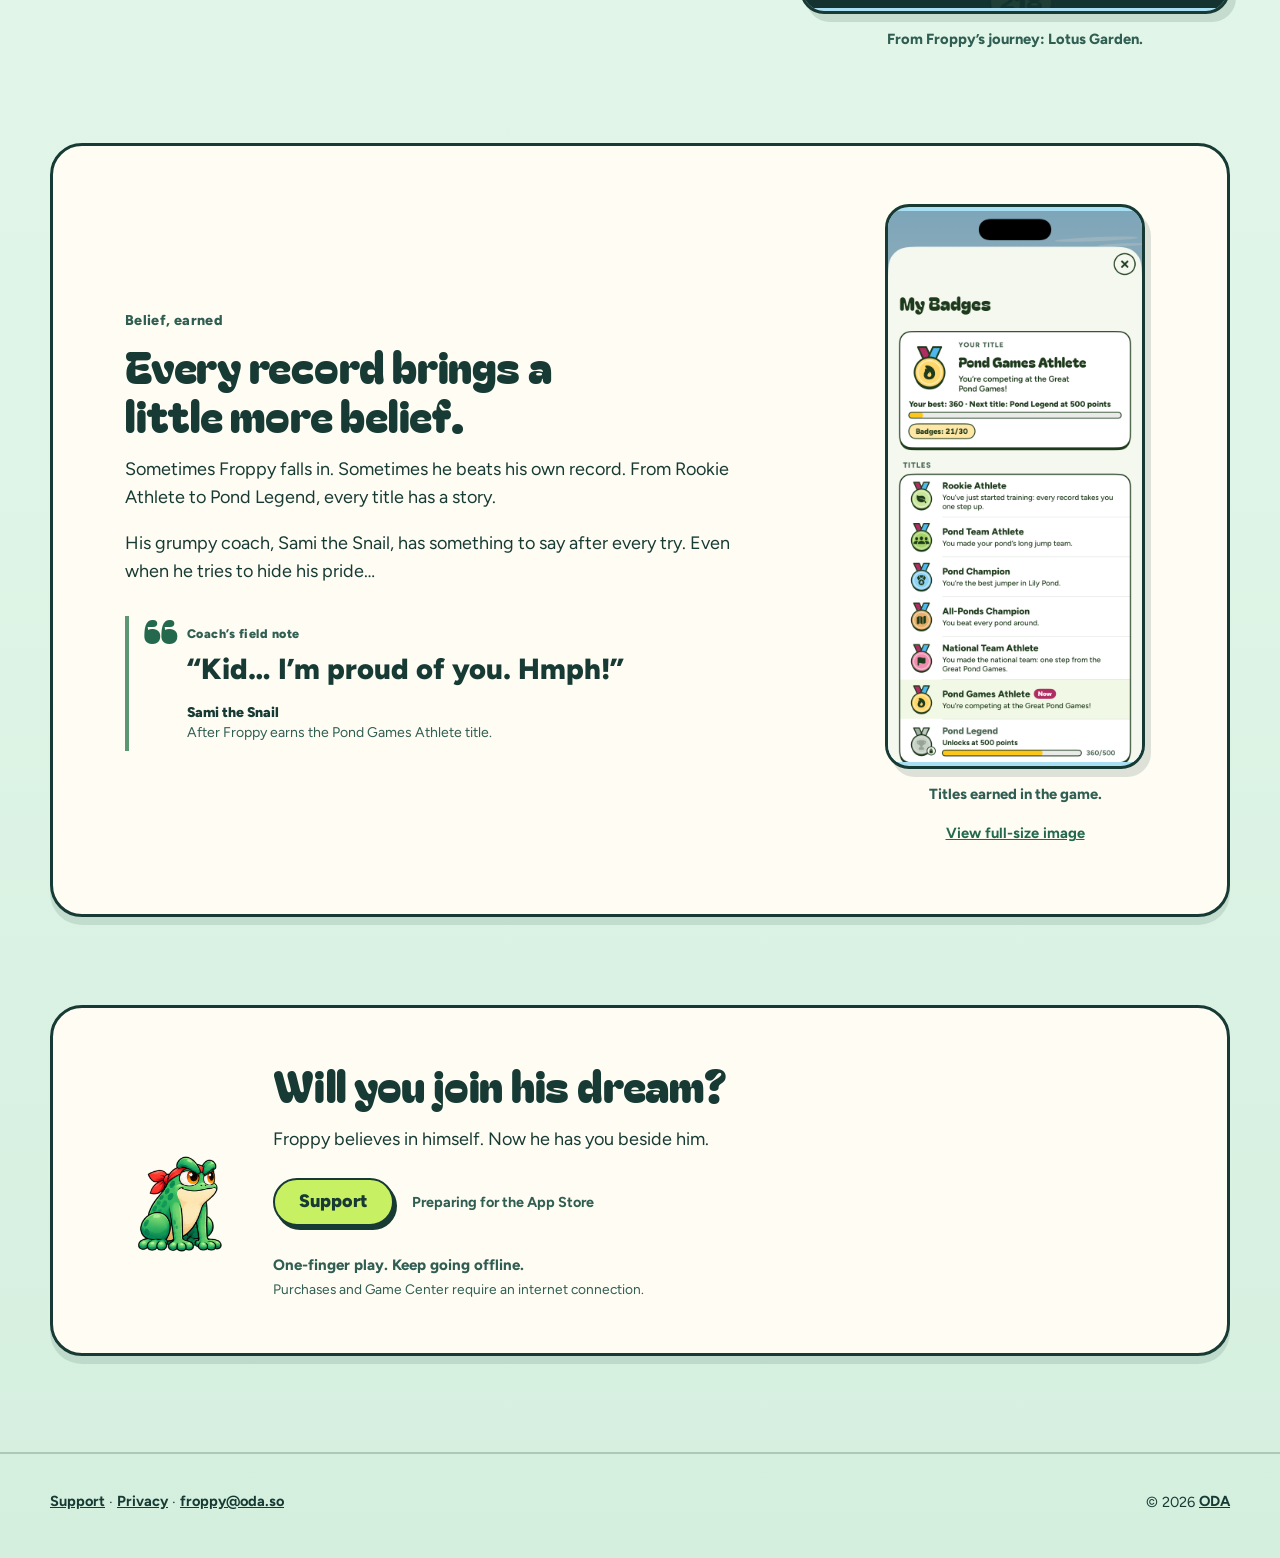
==== commit 179f2ca3: "Support address: froppy@oda.so (FROPPY-MAIL-STD-001) Co-Authored-By: Claude Opus 5.5 <noreply@anthro" ====
--- a/index.html
+++ b/index.html
@@ -132,7 +132,7 @@
 
   <footer class="site-footer">
     <div class="shell footer-row">
-      <p><a href="/support">Support</a> · <a href="/privacy">Privacy</a> · <a href="mailto:support@oda.so">support@oda.so</a></p>
+      <p><a href="/support">Support</a> · <a href="/privacy">Privacy</a> · <a href="mailto:froppy@oda.so">froppy@oda.so</a></p>
       <p>© 2026 <a href="https://oda.so">ODA</a></p>
     </div>
   </footer>
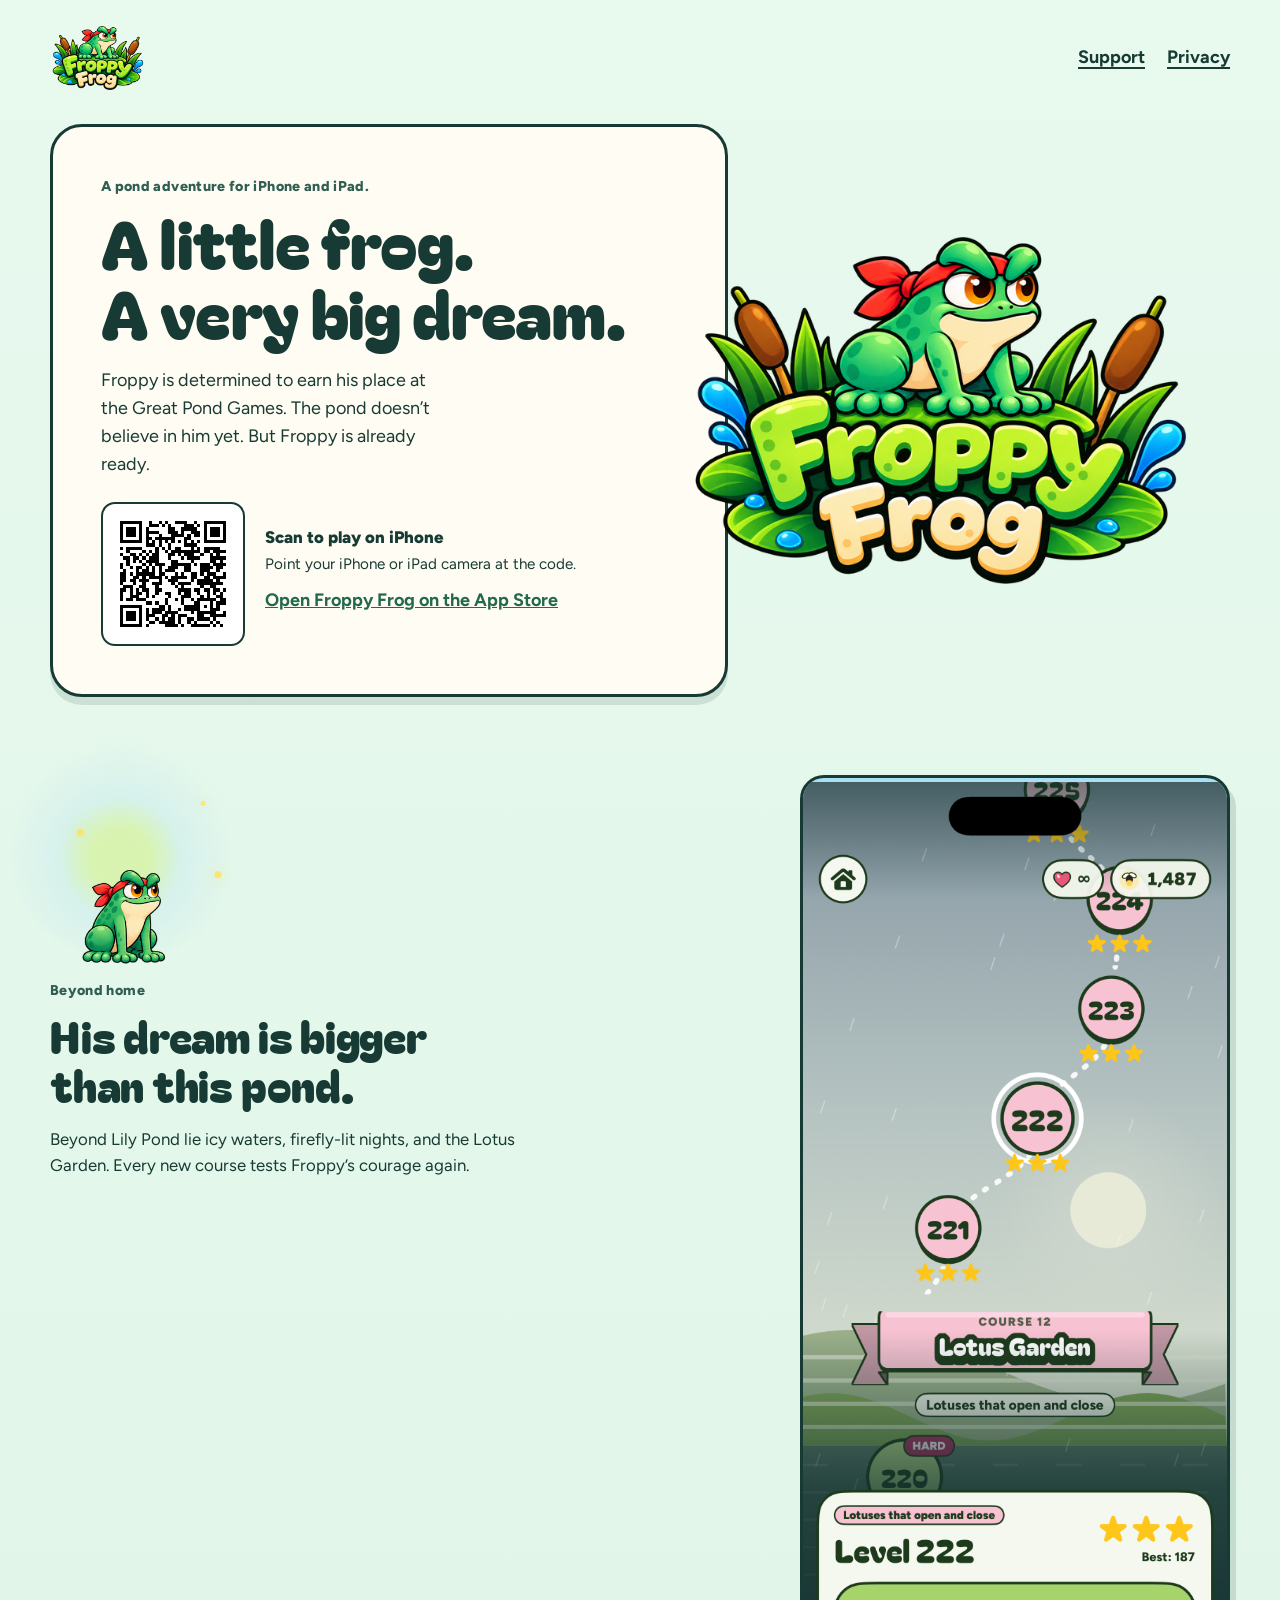
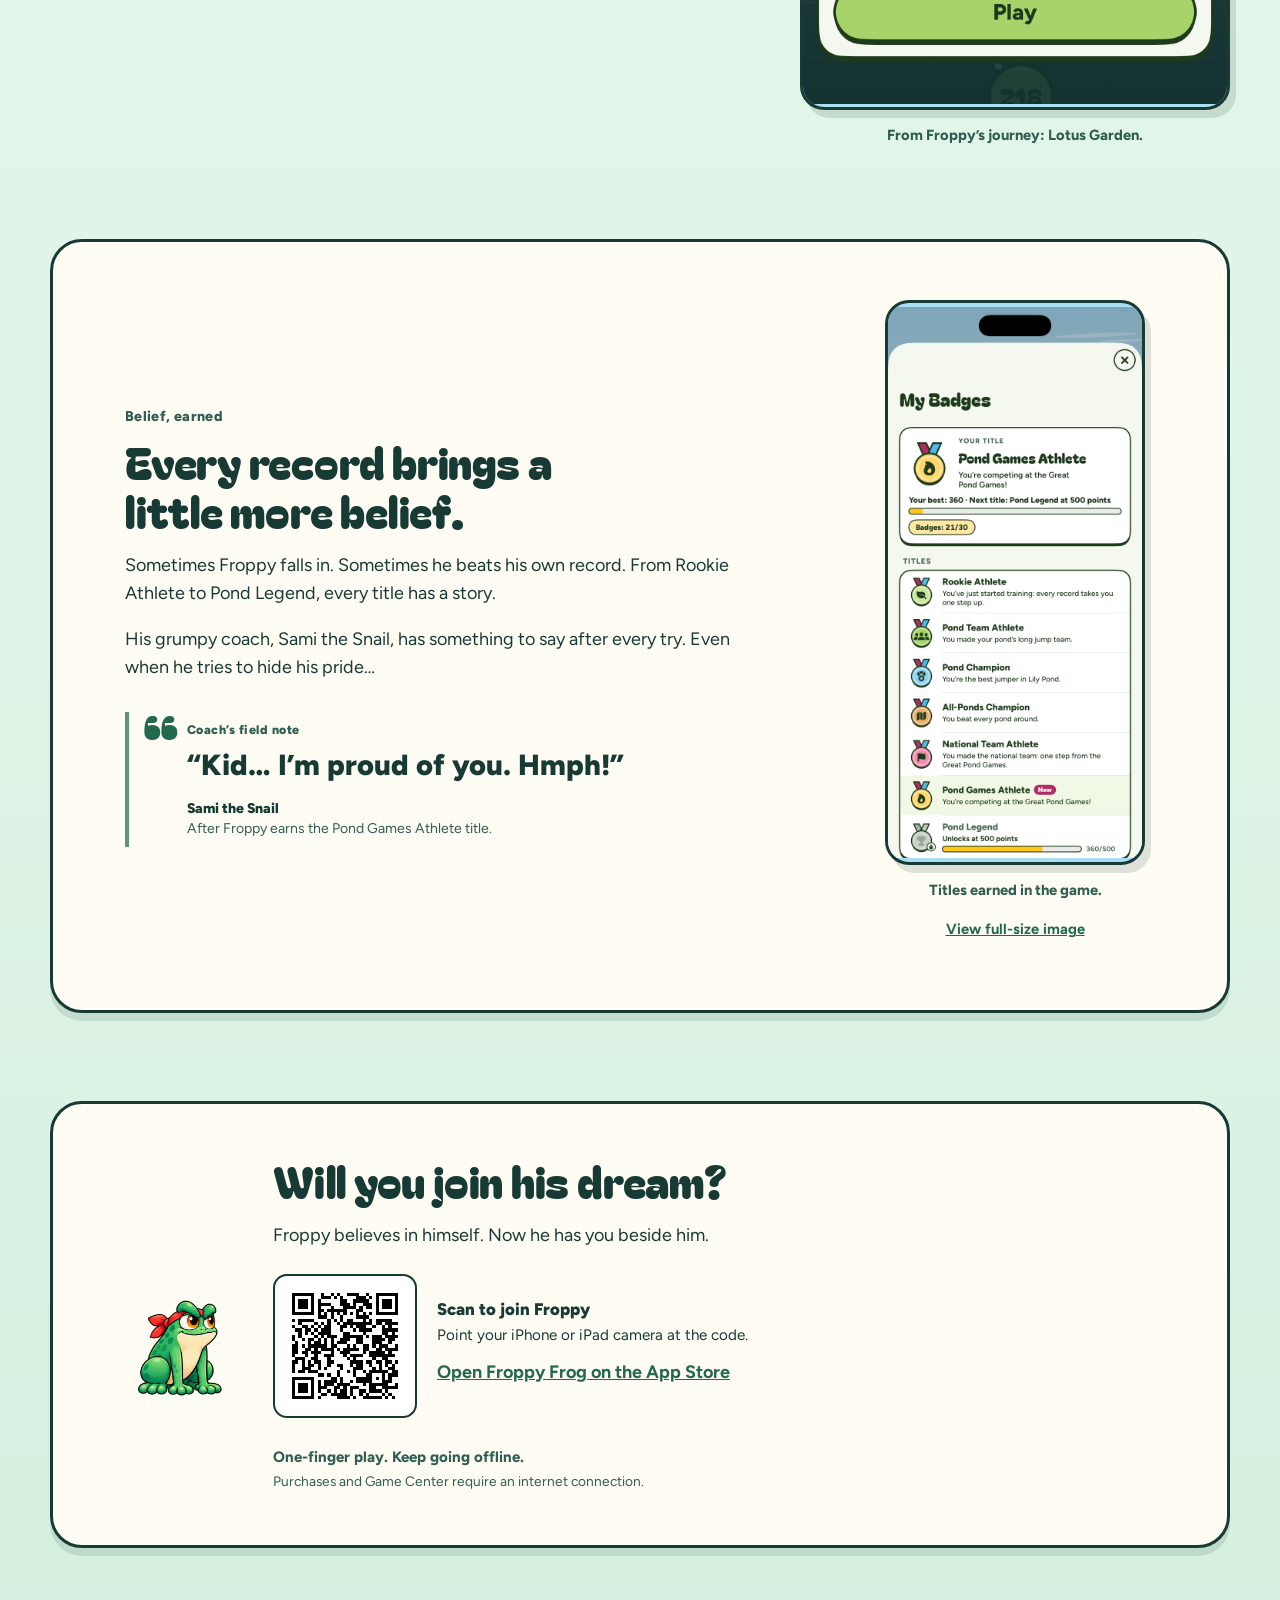
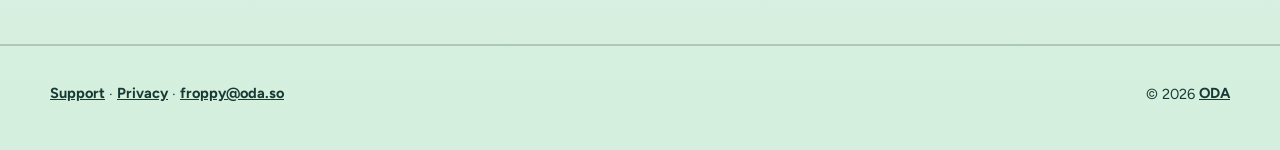
==== commit 3a8805fb: "Switch store handoff from pending to live App Store state Froppy Frog is live on the App Store (id68" ====
--- a/index.html
+++ b/index.html
@@ -27,6 +27,7 @@
   <link rel="preload" href="/assets/fonts/BagelFatOne-Latin.woff2" as="font" type="font/woff2" crossorigin>
   <link rel="stylesheet" href="/style.css">
   <script>document.documentElement.classList.replace('no-js','js')</script>
+  <script src="/store-handoff.js"></script>
   <script src="/script.js" defer></script>
 </head>
 <body class="landing-page">
@@ -53,9 +54,19 @@
         <p class="eyebrow">A pond adventure for iPhone and iPad.</p>
         <h1 id="hero-title" aria-label="A little frog. A very big dream."><span class="hero-title-line" aria-hidden="true">A little frog.</span> <span class="hero-title-line" aria-hidden="true">A very big dream.</span></h1>
         <p>Froppy is determined to earn his place at the Great Pond Games. The pond doesn’t believe in him yet. But Froppy is already ready.</p>
-        <div class="cta-row">
-          <a class="button button-primary store-action" href="#story">Meet Froppy</a>
-          <span class="release-status" role="status">Preparing for the App Store</span>
+        <div class="store-handoff">
+          <a class="store-badge" href="https://apps.apple.com/app/id6817477024?ct=w-en-home-index-hero">
+            <img src="/assets/store/app-store-badge-en-us.svg" width="162" height="54" alt="Download Froppy Frog on the App Store">
+          </a>
+          <div class="store-qr">
+            <img src="/assets/store/froppy-qr-home.svg" width="144" height="144" alt="QR code that opens Froppy Frog on the App Store" loading="lazy" decoding="async">
+            <div class="store-qr-copy">
+              <p class="store-qr-title">Scan to play on iPhone</p>
+              <p>Point your iPhone or iPad camera at the code.</p>
+              <a href="https://apps.apple.com/app/id6817477024?ct=w-en-home-index-hero">Open Froppy Frog on the App Store</a>
+            </div>
+          </div>
+          <p class="store-note">Froppy Frog is available for iPhone and iPad. <a href="https://apps.apple.com/app/id6817477024?ct=w-en-home-index-hero">See it on the App Store</a></p>
         </div>
       </div>
     </section>
@@ -119,9 +130,19 @@
         <div class="closing-copy">
           <h2 id="closing-title">Will you join his dream?</h2>
           <p>Froppy believes in himself. Now he has you beside him.</p>
-          <div class="cta-row">
-            <a class="button button-primary store-action closing-action" href="/support">Support</a>
-            <span class="release-status">Preparing for the App Store</span>
+          <div class="store-handoff">
+            <a class="store-badge" href="https://apps.apple.com/app/id6817477024?ct=w-en-home-index-end">
+              <img src="/assets/store/app-store-badge-en-us.svg" width="162" height="54" alt="Download Froppy Frog on the App Store">
+            </a>
+            <div class="store-qr">
+              <img src="/assets/store/froppy-qr-home.svg" width="144" height="144" alt="QR code that opens Froppy Frog on the App Store" loading="lazy" decoding="async">
+              <div class="store-qr-copy">
+                <p class="store-qr-title">Scan to join Froppy</p>
+                <p>Point your iPhone or iPad camera at the code.</p>
+                <a href="https://apps.apple.com/app/id6817477024?ct=w-en-home-index-end">Open Froppy Frog on the App Store</a>
+              </div>
+            </div>
+            <p class="store-note">Froppy Frog is available for iPhone and iPad. <a href="https://apps.apple.com/app/id6817477024?ct=w-en-home-index-end">See it on the App Store</a></p>
           </div>
           <p class="product-note">One-finger play. Keep going offline.</p>
           <p class="utility-note">Purchases and Game Center require an internet connection.</p>
--- a/style.css
+++ b/style.css
@@ -91,7 +91,6 @@
 .hero-copy { position: relative; z-index: 3; min-width: 0; order: 2; padding: clamp(22px, 5vw, 52px); }
 .hero-copy > p:not(.eyebrow) { max-width: 31ch; margin-bottom: 24px; }
 
-.cta-row { display: flex; flex-wrap: wrap; align-items: center; gap: 14px 18px; }
 .button {
   display: inline-flex;
   min-height: 48px;
@@ -109,7 +108,37 @@
 .button-primary { background: var(--lily); box-shadow: var(--press-shadow); }
 .button:hover { color: var(--ink); background: #dcff80; }
 .button:active { box-shadow: 1px 2px 0 var(--ink); transform: translateY(2px); }
-.release-status { color: #315e53; font-size: .9rem; font-weight: 700; }
+
+/* Store handoff: badge for iPhone/iPad (and without JS), QR card on wide
+   non-iOS screens, plain note elsewhere. The Apple badge keeps clear space of
+   at least a quarter of its 54px height and is never scaled below 40px. */
+.store-handoff { margin-top: 4px; }
+.store-badge { display: inline-flex; margin: 0; border-radius: 10px; line-height: 0; }
+.store-badge img { width: 162px; height: 54px; max-width: none; }
+.store-badge:focus-visible { outline-offset: 4px; }
+.store-qr,
+.store-note { display: none; }
+.store-qr { align-items: center; gap: 20px; }
+.store-qr > img {
+  flex: 0 0 auto;
+  width: 144px;
+  height: 144px;
+  padding: 4px;
+  border: 2px solid var(--ink);
+  border-radius: 14px;
+  background: #fff;
+}
+.store-qr-copy { min-width: 0; }
+.store-qr-copy p { margin: 0 0 4px; font-size: .95rem; line-height: 1.4; }
+.store-qr-copy .store-qr-title { color: var(--ink); font-size: 1.05rem; font-weight: 850; }
+.store-qr-copy a { display: inline-flex; min-height: 44px; align-items: center; }
+.store-note a { display: flex; width: fit-content; min-height: 44px; align-items: center; }
+.store-note { margin: 0; color: #315e53; font-size: .98rem; font-weight: 700; }
+[data-store="desktop"] .store-badge,
+[data-store="other"] .store-badge { display: none; }
+[data-store="desktop"] .store-qr { display: flex; }
+[data-store="other"] .store-note { display: block; }
+.utility-store .store-handoff { margin-top: 18px; }
 
 .world-story { display: grid; gap: 34px; align-items: center; scroll-margin-top: 32px; padding-block: 8px 82px; }
 .world-copy { position: relative; z-index: 2; isolation: isolate; order: 1; }
